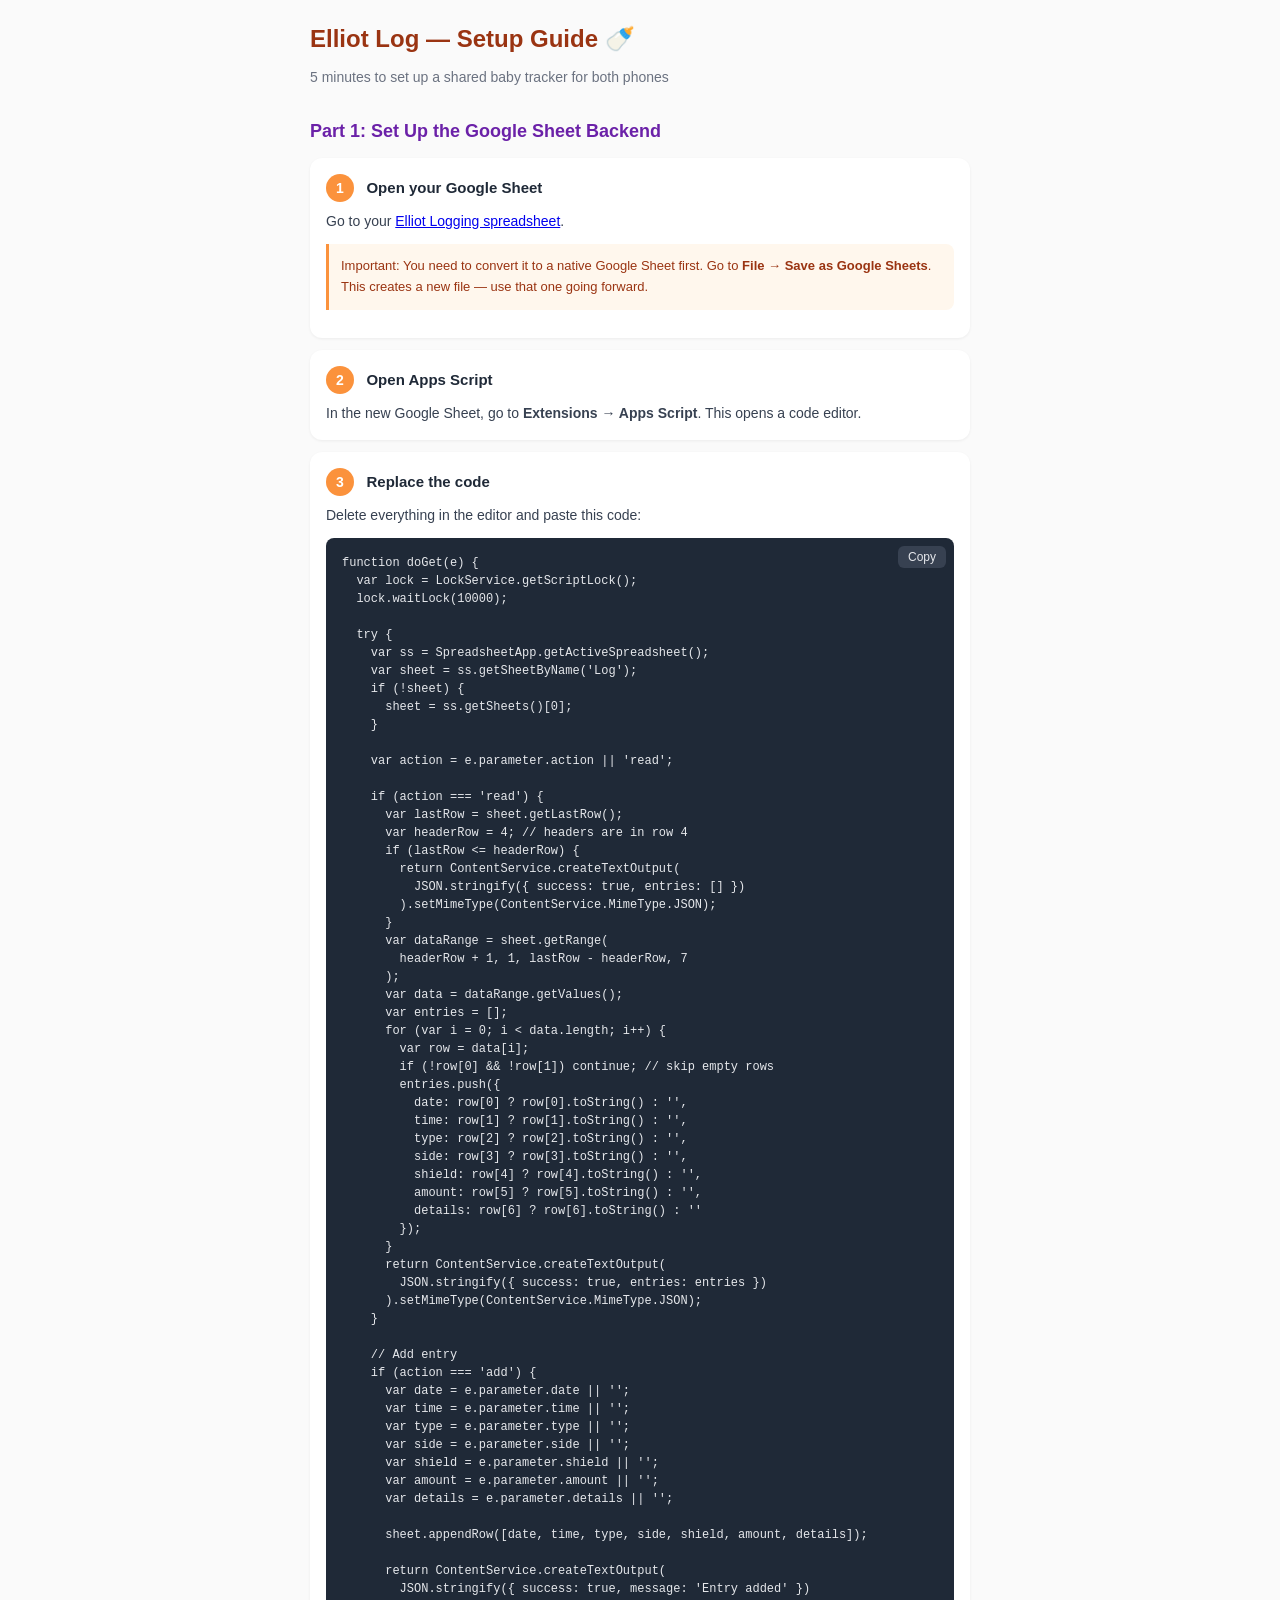
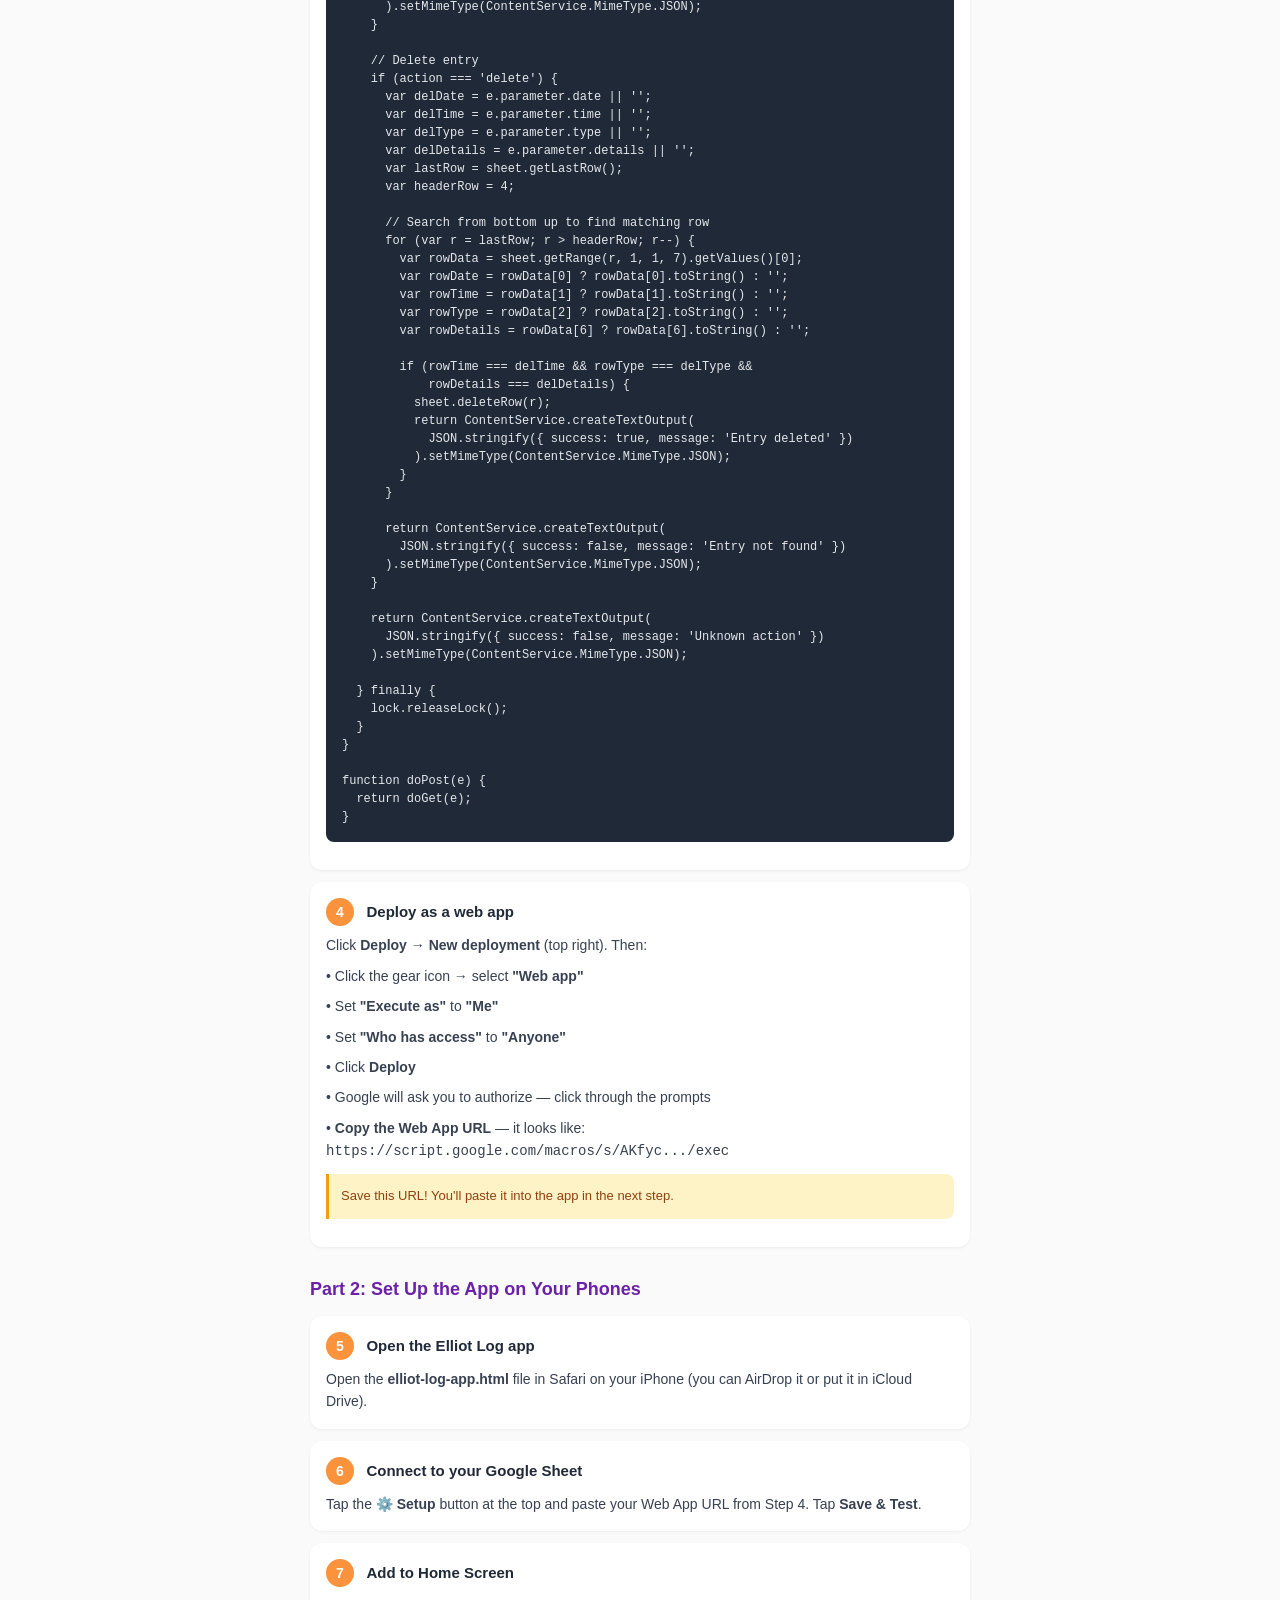
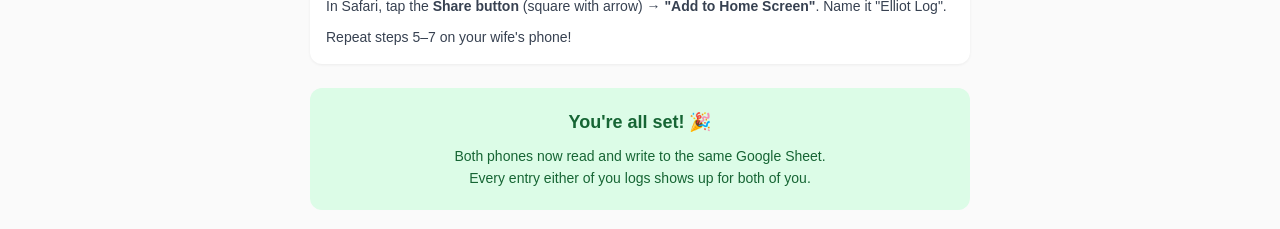
==== setup-instructions.html @ fdd67cba "Add Elliot Log app with voice input and Google Sheets sync" ====
<!DOCTYPE html>
<html lang="en">
<head>
<meta charset="UTF-8">
<meta name="viewport" content="width=device-width, initial-scale=1.0">
<title>Elliot Log — Setup Guide</title>
<style>
* { box-sizing: border-box; margin: 0; padding: 0; }
body { font-family: -apple-system, BlinkMacSystemFont, 'Segoe UI', Roboto, sans-serif; background: #FAFAFA; color: #1F2937; line-height: 1.6; padding: 20px; max-width: 700px; margin: 0 auto; }
h1 { font-size: 24px; color: #9A3412; margin-bottom: 8px; }
h2 { font-size: 18px; color: #6B21A8; margin: 28px 0 12px; }
.subtitle { color: #6B7280; font-size: 14px; margin-bottom: 24px; }
.step { background: white; border-radius: 12px; padding: 16px; margin-bottom: 12px; box-shadow: 0 1px 3px rgba(0,0,0,0.06); }
.step-num { display: inline-block; background: #FB923C; color: white; width: 28px; height: 28px; border-radius: 50%; text-align: center; line-height: 28px; font-weight: 700; font-size: 14px; margin-right: 8px; }
.step-title { font-weight: 700; font-size: 15px; display: inline; }
.step p { margin-top: 8px; font-size: 14px; color: #374151; }
.code-block { background: #1F2937; color: #E5E7EB; border-radius: 8px; padding: 16px; margin: 12px 0; font-family: 'SF Mono', Monaco, Menlo, monospace; font-size: 12px; overflow-x: auto; white-space: pre; line-height: 1.5; position: relative; }
.copy-code { position: absolute; top: 8px; right: 8px; background: #374151; color: #E5E7EB; border: none; border-radius: 6px; padding: 4px 10px; font-size: 12px; cursor: pointer; }
.copy-code:active { background: #4B5563; }
.note { background: #FFF7ED; border-left: 3px solid #FB923C; padding: 12px; border-radius: 0 8px 8px 0; margin: 12px 0; font-size: 13px; color: #9A3412; }
.warning { background: #FEF3C7; border-left: 3px solid #F59E0B; padding: 12px; border-radius: 0 8px 8px 0; margin: 12px 0; font-size: 13px; color: #92400E; }
.done-box { background: #DCFCE7; border-radius: 12px; padding: 20px; text-align: center; margin-top: 24px; }
.done-box h3 { color: #166534; font-size: 18px; margin-bottom: 8px; }
.done-box p { color: #166534; font-size: 14px; }
</style>
</head>
<body>

<h1>Elliot Log — Setup Guide 🍼</h1>
<p class="subtitle">5 minutes to set up a shared baby tracker for both phones</p>

<h2>Part 1: Set Up the Google Sheet Backend</h2>

<div class="step">
  <span class="step-num">1</span>
  <span class="step-title">Open your Google Sheet</span>
  <p>Go to your <a href="https://docs.google.com/spreadsheets/d/1aBnpagBJnNRRipeKHGcP06-k9fsgOO2_/edit" target="_blank">Elliot Logging spreadsheet</a>.</p>
  <div class="note">Important: You need to convert it to a native Google Sheet first. Go to <strong>File → Save as Google Sheets</strong>. This creates a new file — use that one going forward.</div>
</div>

<div class="step">
  <span class="step-num">2</span>
  <span class="step-title">Open Apps Script</span>
  <p>In the new Google Sheet, go to <strong>Extensions → Apps Script</strong>. This opens a code editor.</p>
</div>

<div class="step">
  <span class="step-num">3</span>
  <span class="step-title">Replace the code</span>
  <p>Delete everything in the editor and paste this code:</p>
  <div class="code-block" id="appsScript"><button class="copy-code" onclick="copyCode()">Copy</button>function doGet(e) {
  var lock = LockService.getScriptLock();
  lock.waitLock(10000);

  try {
    var ss = SpreadsheetApp.getActiveSpreadsheet();
    var sheet = ss.getSheetByName('Log');
    if (!sheet) {
      sheet = ss.getSheets()[0];
    }

    var action = e.parameter.action || 'read';

    if (action === 'read') {
      var lastRow = sheet.getLastRow();
      var headerRow = 4; // headers are in row 4
      if (lastRow <= headerRow) {
        return ContentService.createTextOutput(
          JSON.stringify({ success: true, entries: [] })
        ).setMimeType(ContentService.MimeType.JSON);
      }
      var dataRange = sheet.getRange(
        headerRow + 1, 1, lastRow - headerRow, 7
      );
      var data = dataRange.getValues();
      var entries = [];
      for (var i = 0; i < data.length; i++) {
        var row = data[i];
        if (!row[0] && !row[1]) continue; // skip empty rows
        entries.push({
          date: row[0] ? row[0].toString() : '',
          time: row[1] ? row[1].toString() : '',
          type: row[2] ? row[2].toString() : '',
          side: row[3] ? row[3].toString() : '',
          shield: row[4] ? row[4].toString() : '',
          amount: row[5] ? row[5].toString() : '',
          details: row[6] ? row[6].toString() : ''
        });
      }
      return ContentService.createTextOutput(
        JSON.stringify({ success: true, entries: entries })
      ).setMimeType(ContentService.MimeType.JSON);
    }

    // Add entry
    if (action === 'add') {
      var date = e.parameter.date || '';
      var time = e.parameter.time || '';
      var type = e.parameter.type || '';
      var side = e.parameter.side || '';
      var shield = e.parameter.shield || '';
      var amount = e.parameter.amount || '';
      var details = e.parameter.details || '';

      sheet.appendRow([date, time, type, side, shield, amount, details]);

      return ContentService.createTextOutput(
        JSON.stringify({ success: true, message: 'Entry added' })
      ).setMimeType(ContentService.MimeType.JSON);
    }

    // Delete entry
    if (action === 'delete') {
      var delDate = e.parameter.date || '';
      var delTime = e.parameter.time || '';
      var delType = e.parameter.type || '';
      var delDetails = e.parameter.details || '';
      var lastRow = sheet.getLastRow();
      var headerRow = 4;

      // Search from bottom up to find matching row
      for (var r = lastRow; r > headerRow; r--) {
        var rowData = sheet.getRange(r, 1, 1, 7).getValues()[0];
        var rowDate = rowData[0] ? rowData[0].toString() : '';
        var rowTime = rowData[1] ? rowData[1].toString() : '';
        var rowType = rowData[2] ? rowData[2].toString() : '';
        var rowDetails = rowData[6] ? rowData[6].toString() : '';

        if (rowTime === delTime && rowType === delType &&
            rowDetails === delDetails) {
          sheet.deleteRow(r);
          return ContentService.createTextOutput(
            JSON.stringify({ success: true, message: 'Entry deleted' })
          ).setMimeType(ContentService.MimeType.JSON);
        }
      }

      return ContentService.createTextOutput(
        JSON.stringify({ success: false, message: 'Entry not found' })
      ).setMimeType(ContentService.MimeType.JSON);
    }

    return ContentService.createTextOutput(
      JSON.stringify({ success: false, message: 'Unknown action' })
    ).setMimeType(ContentService.MimeType.JSON);

  } finally {
    lock.releaseLock();
  }
}

function doPost(e) {
  return doGet(e);
}</div>
</div>

<div class="step">
  <span class="step-num">4</span>
  <span class="step-title">Deploy as a web app</span>
  <p>Click <strong>Deploy → New deployment</strong> (top right). Then:</p>
  <p>• Click the gear icon → select <strong>"Web app"</strong></p>
  <p>• Set <strong>"Execute as"</strong> to <strong>"Me"</strong></p>
  <p>• Set <strong>"Who has access"</strong> to <strong>"Anyone"</strong></p>
  <p>• Click <strong>Deploy</strong></p>
  <p>• Google will ask you to authorize — click through the prompts</p>
  <p>• <strong>Copy the Web App URL</strong> — it looks like:<br><code>https://script.google.com/macros/s/AKfyc.../exec</code></p>
  <div class="warning">Save this URL! You'll paste it into the app in the next step.</div>
</div>

<h2>Part 2: Set Up the App on Your Phones</h2>

<div class="step">
  <span class="step-num">5</span>
  <span class="step-title">Open the Elliot Log app</span>
  <p>Open the <strong>elliot-log-app.html</strong> file in Safari on your iPhone (you can AirDrop it or put it in iCloud Drive).</p>
</div>

<div class="step">
  <span class="step-num">6</span>
  <span class="step-title">Connect to your Google Sheet</span>
  <p>Tap the <strong>⚙️ Setup</strong> button at the top and paste your Web App URL from Step 4. Tap <strong>Save & Test</strong>.</p>
</div>

<div class="step">
  <span class="step-num">7</span>
  <span class="step-title">Add to Home Screen</span>
  <p>In Safari, tap the <strong>Share button</strong> (square with arrow) → <strong>"Add to Home Screen"</strong>. Name it "Elliot Log".</p>
  <p>Repeat steps 5–7 on your wife's phone!</p>
</div>

<div class="done-box">
  <h3>You're all set! 🎉</h3>
  <p>Both phones now read and write to the same Google Sheet.<br>Every entry either of you logs shows up for both of you.</p>
</div>

<script>
function copyCode() {
  var code = document.getElementById('appsScript').textContent.replace('Copy', '').trim();
  if (navigator.clipboard) {
    navigator.clipboard.writeText(code);
  } else {
    var ta = document.createElement('textarea');
    ta.value = code;
    document.body.appendChild(ta);
    ta.select();
    document.execCommand('copy');
    document.body.removeChild(ta);
  }
  var btn = document.querySelector('.copy-code');
  btn.textContent = 'Copied!';
  setTimeout(function() { btn.textContent = 'Copy'; }, 2000);
}
</script>
</body>
</html>
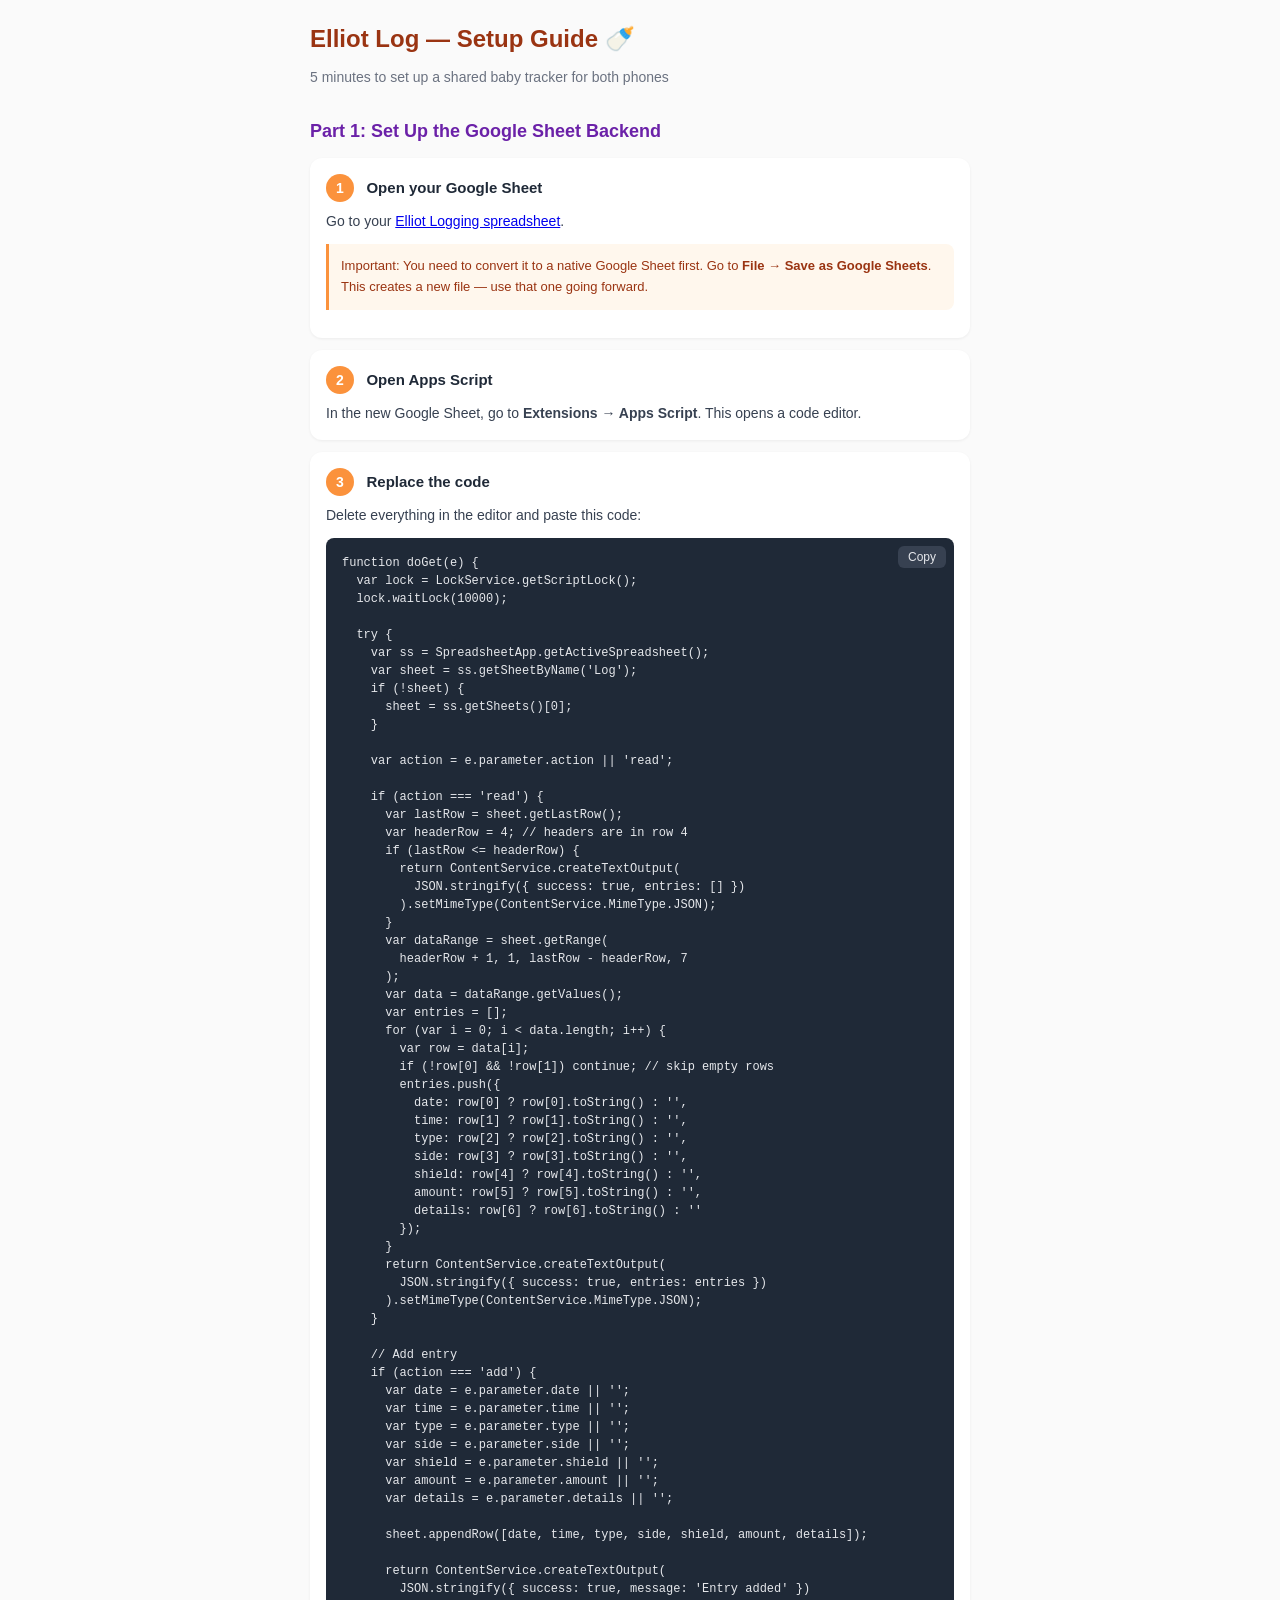
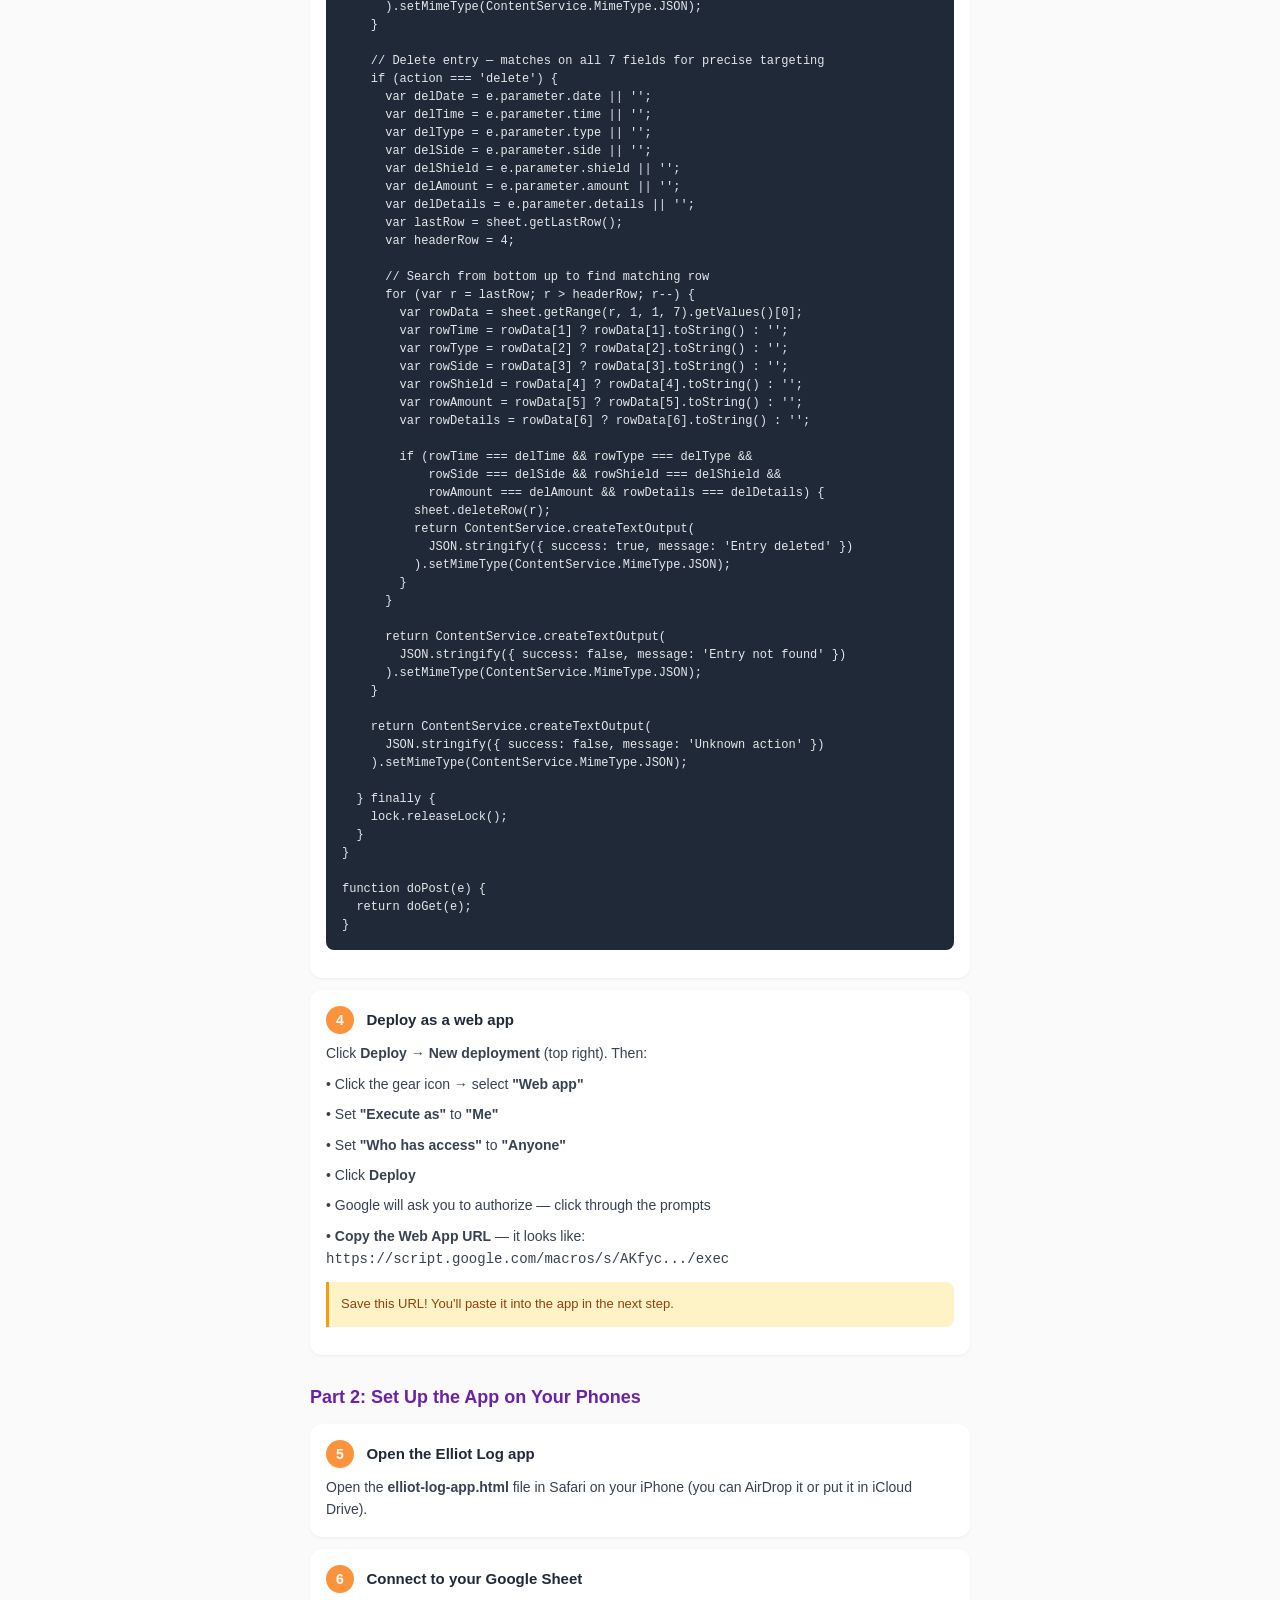
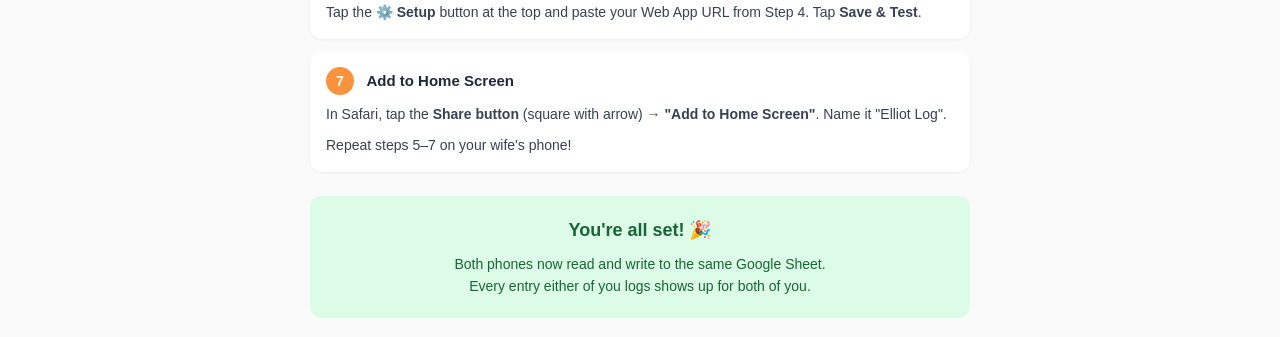
==== commit fe82f104: "Refactor: split into separate files, fix 8 code review issues - Fix XSS: escape all user content in " ====
--- a/setup-instructions.html
+++ b/setup-instructions.html
@@ -109,11 +109,14 @@
       ).setMimeType(ContentService.MimeType.JSON);
     }
 
-    // Delete entry
+    // Delete entry — matches on all 7 fields for precise targeting
     if (action === 'delete') {
       var delDate = e.parameter.date || '';
       var delTime = e.parameter.time || '';
       var delType = e.parameter.type || '';
+      var delSide = e.parameter.side || '';
+      var delShield = e.parameter.shield || '';
+      var delAmount = e.parameter.amount || '';
       var delDetails = e.parameter.details || '';
       var lastRow = sheet.getLastRow();
       var headerRow = 4;
@@ -121,13 +124,16 @@
       // Search from bottom up to find matching row
       for (var r = lastRow; r > headerRow; r--) {
         var rowData = sheet.getRange(r, 1, 1, 7).getValues()[0];
-        var rowDate = rowData[0] ? rowData[0].toString() : '';
         var rowTime = rowData[1] ? rowData[1].toString() : '';
         var rowType = rowData[2] ? rowData[2].toString() : '';
+        var rowSide = rowData[3] ? rowData[3].toString() : '';
+        var rowShield = rowData[4] ? rowData[4].toString() : '';
+        var rowAmount = rowData[5] ? rowData[5].toString() : '';
         var rowDetails = rowData[6] ? rowData[6].toString() : '';
 
         if (rowTime === delTime && rowType === delType &&
-            rowDetails === delDetails) {
+            rowSide === delSide && rowShield === delShield &&
+            rowAmount === delAmount && rowDetails === delDetails) {
           sheet.deleteRow(r);
           return ContentService.createTextOutput(
             JSON.stringify({ success: true, message: 'Entry deleted' })
